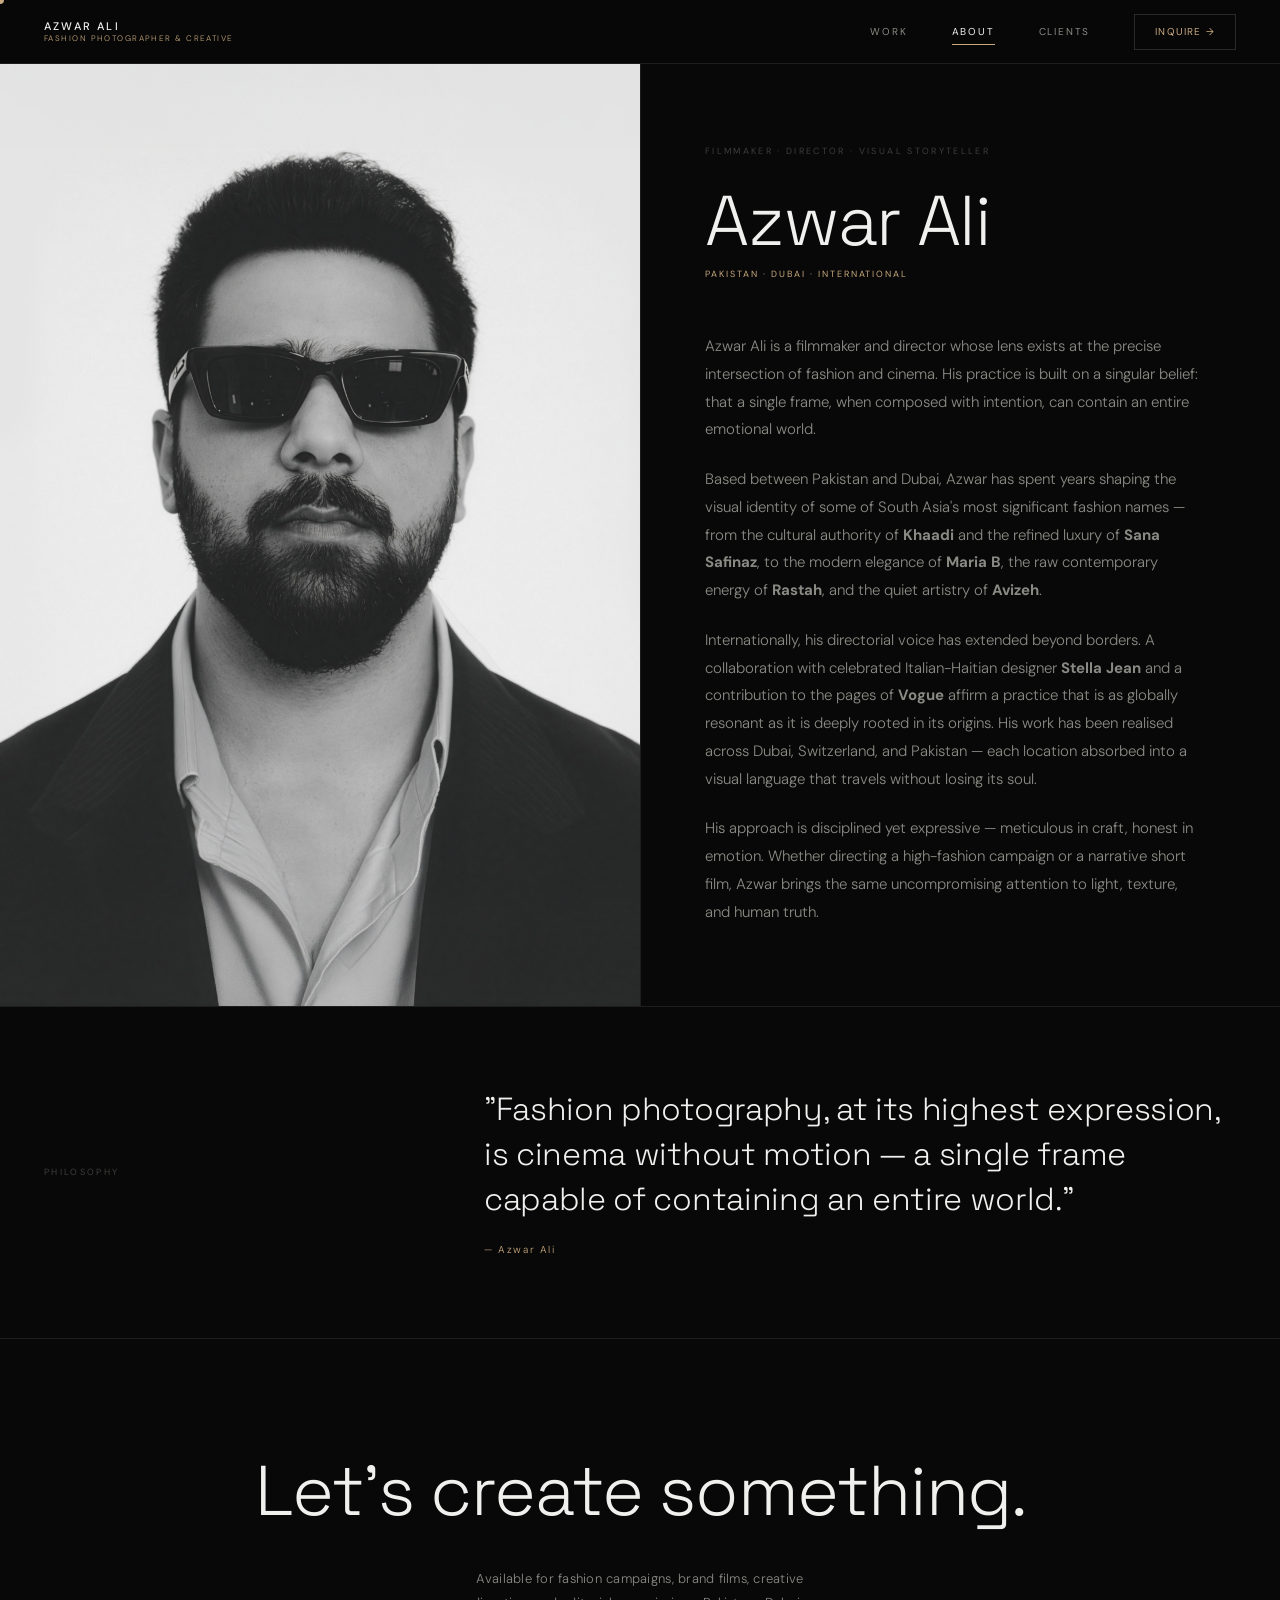
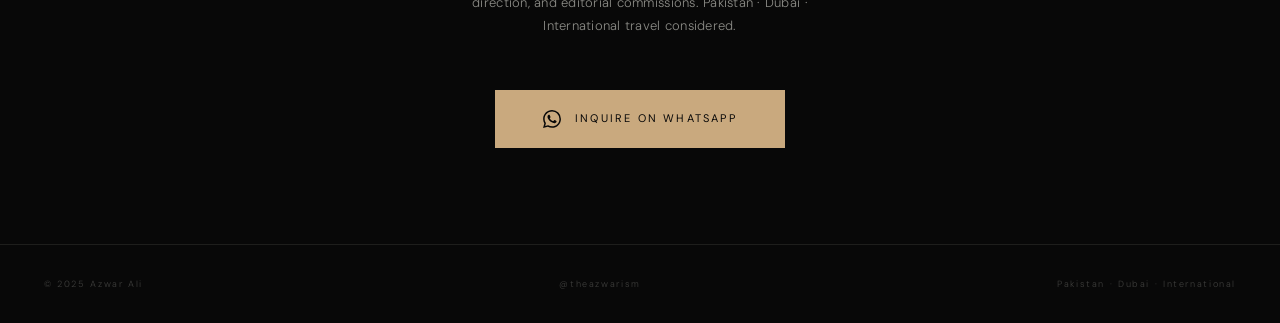
==== about.html @ 8bc4922d "Initial commit — Azwar Ali portfolio" ====
<!DOCTYPE html>
<html lang="en">
<head>
  <meta charset="UTF-8">
  <meta name="viewport" content="width=device-width, initial-scale=1.0">
  <title>About — Azwar Ali</title>
  <meta name="description" content="Azwar Ali is a Pakistani filmmaker and director whose lens exists at the intersection of fashion and cinema.">
  <link rel="stylesheet" href="css/style.css">
  <link rel="preconnect" href="https://fonts.googleapis.com">
  <link rel="preconnect" href="https://fonts.gstatic.com" crossorigin>
  <link href="https://fonts.googleapis.com/css2?family=Space+Grotesk:wght@300;400;500;600&family=DM+Sans:ital,opsz,wght@0,9..40,300;0,9..40,400;0,9..40,500;1,9..40,300&display=swap" rel="stylesheet">
</head>
<body>

  <div class="cursor" id="cursor"></div>

  <!-- Navigation -->
  <nav class="nav">
    <a href="index.html" class="nav-logo">
      <span class="nav-name">AZWAR ALI</span>
      <span class="nav-sub">Fashion Photographer & Creative</span>
    </a>
    <div class="nav-links">
      <a href="index.html">WORK</a>
      <a href="about.html" class="active">ABOUT</a>
      <a href="clients.html">CLIENTS</a>
      <a href="https://wa.me/923034639999?text=Hi%20Azwar%2C%20I%27d%20like%20to%20discuss%20a%20project%20with%20you." target="_blank" class="nav-inquire">INQUIRE →</a>
    </div>
    <button class="nav-toggle" id="navToggle" aria-label="Menu">
      <span></span><span></span>
    </button>
  </nav>

  <div class="mobile-menu" id="mobileMenu">
    <a href="index.html">WORK</a>
    <a href="about.html">ABOUT</a>
    <a href="clients.html">CLIENTS</a>
    <a href="https://wa.me/923034639999?text=Hi%20Azwar%2C%20I%27d%20like%20to%20discuss%20a%20project%20with%20you." target="_blank">INQUIRE</a>
  </div>

  <div class="page-wrapper">

    <!-- Split: Photo + Bio -->
    <section class="about-split">

      <div class="about-photo-col">
        <img
          src="Fashion%20Photos%20/Portfolio/photographer%20bio/RNI-Films-IMG-00DF4597-9A96-49FE-930E-E9A1336D3822%20Firefly%20Upscaler%202x%20scale.png"
          alt="Azwar Ali — Filmmaker & Director">
      </div>

      <div class="about-content-col">
        <p class="about-kicker">Filmmaker · Director · Visual Storyteller</p>
        <h1 class="about-name">Azwar Ali</h1>
        <p class="about-role">Pakistan · Dubai · International</p>

        <div class="about-bio">
          <p>
            Azwar Ali is a filmmaker and director whose lens exists at the precise intersection of fashion and cinema.
            His practice is built on a singular belief: that a single frame, when composed with intention, can contain
            an entire emotional world.
          </p>
          <p>
            Based between Pakistan and Dubai, Azwar has spent years shaping the visual identity of some of South Asia's
            most significant fashion names — from the cultural authority of <strong>Khaadi</strong> and the refined luxury of
            <strong>Sana Safinaz</strong>, to the modern elegance of <strong>Maria B</strong>, the raw contemporary energy of
            <strong>Rastah</strong>, and the quiet artistry of <strong>Avizeh</strong>.
          </p>
          <p>
            Internationally, his directorial voice has extended beyond borders. A collaboration with celebrated
            Italian-Haitian designer <strong>Stella Jean</strong> and a contribution to the pages of <strong>Vogue</strong>
            affirm a practice that is as globally resonant as it is deeply rooted in its origins. His work has been
            realised across Dubai, Switzerland, and Pakistan — each location absorbed into a visual language that
            travels without losing its soul.
          </p>
          <p>
            His approach is disciplined yet expressive — meticulous in craft, honest in emotion. Whether directing a
            high-fashion campaign or a narrative short film, Azwar brings the same uncompromising attention to light,
            texture, and human truth.
          </p>
        </div>
      </div>

    </section>

    <!-- Philosophy -->
    <div class="press-block">
      <div>
        <p class="press-label">Philosophy</p>
      </div>
      <div>
        <blockquote class="press-quote">
          "Fashion photography, at its highest expression, is cinema without motion — a single frame capable of
          containing an entire world."
        </blockquote>
        <p class="press-source">— Azwar Ali</p>
      </div>
    </div>

    <!-- Inquire -->
    <section class="inquire-block">
      <h2 class="inquire-heading">Let's create something.</h2>
      <p class="inquire-sub">
        Available for fashion campaigns, brand films, creative direction, and editorial commissions.
        Pakistan · Dubai · International travel considered.
      </p>
      <a
        href="https://wa.me/923034639999?text=Hi%20Azwar%2C%20I%27d%20like%20to%20discuss%20a%20project%20with%20you."
        target="_blank"
        class="btn-wa">
        <svg width="18" height="18" viewBox="0 0 24 24" fill="currentColor" xmlns="http://www.w3.org/2000/svg">
          <path d="M17.472 14.382c-.297-.149-1.758-.867-2.03-.967-.273-.099-.471-.148-.67.15-.197.297-.767.966-.94 1.164-.173.199-.347.223-.644.075-.297-.15-1.255-.463-2.39-1.475-.883-.788-1.48-1.761-1.653-2.059-.173-.297-.018-.458.13-.606.134-.133.298-.347.446-.52.149-.174.198-.298.298-.497.099-.198.05-.371-.025-.52-.075-.149-.669-1.612-.916-2.207-.242-.579-.487-.5-.669-.51-.173-.008-.371-.01-.57-.01-.198 0-.52.074-.792.372-.272.297-1.04 1.016-1.04 2.479 0 1.462 1.065 2.875 1.213 3.074.149.198 2.096 3.2 5.077 4.487.709.306 1.262.489 1.694.625.712.227 1.36.195 1.871.118.571-.085 1.758-.719 2.006-1.413.248-.694.248-1.289.173-1.413-.074-.124-.272-.198-.57-.347m-5.421 7.403h-.004a9.87 9.87 0 01-5.031-1.378l-.361-.214-3.741.982.998-3.648-.235-.374a9.86 9.86 0 01-1.51-5.26c.001-5.45 4.436-9.884 9.888-9.884 2.64 0 5.122 1.03 6.988 2.898a9.825 9.825 0 012.893 6.994c-.003 5.45-4.437 9.884-9.885 9.884m8.413-18.297A11.815 11.815 0 0012.05 0C5.495 0 .16 5.335.157 11.892c0 2.096.547 4.142 1.588 5.945L.057 24l6.305-1.654a11.882 11.882 0 005.683 1.448h.005c6.554 0 11.89-5.335 11.893-11.893a11.821 11.821 0 00-3.48-8.413z"/>
        </svg>
        INQUIRE ON WHATSAPP
      </a>
    </section>

    <!-- Footer -->
    <footer class="footer">
      <span>© 2025 Azwar Ali</span>
      <div class="footer-social">
        <a href="https://instagram.com/theazwarism" target="_blank">@theazwarism</a>
      </div>
      <span>Pakistan · Dubai · International</span>
    </footer>

  </div>

  <script src="js/main.js"></script>
</body>
</html>
---- css/style.css ----
/* =========================================
   AZWAR ALI — Filmmaker & Director
   Portfolio Website
   ========================================= */

@import url('https://fonts.googleapis.com/css2?family=Space+Grotesk:wght@300;400;500;600&family=DM+Sans:ital,opsz,wght@0,9..40,300;0,9..40,400;0,9..40,500;1,9..40,300&display=swap');

/* ---- Design Tokens ---- */
:root {
  --bg:          #080808;
  --surface:     #0f0f0d;
  --surface-2:   #161614;
  --border:      #1e1e1c;
  --border-mid:  #2a2a28;

  --text-primary:   #f0f0ee;
  --text-secondary: #8a8a85;
  --text-tertiary:  #3e3e3c;

  --accent:      #c9a97e;
  --accent-dim:  rgba(201, 169, 126, 0.12);

  --nav-h: 64px;

  --ease:     cubic-bezier(0.25, 0.10, 0.25, 1.00);
  --ease-out: cubic-bezier(0.00, 0.00, 0.20, 1.00);

  --f-head: 'Space Grotesk', -apple-system, BlinkMacSystemFont, sans-serif;
  --f-body: 'DM Sans', -apple-system, BlinkMacSystemFont, sans-serif;
  --f-mono: 'DM Sans', -apple-system, BlinkMacSystemFont, sans-serif;
}

/* ---- Reset ---- */
*, *::before, *::after { box-sizing: border-box; margin: 0; padding: 0; }
html { font-size: 16px; scroll-behavior: smooth; -webkit-font-smoothing: antialiased; }

body {
  background: var(--bg);
  color: var(--text-primary);
  font-family: var(--f-body);
  font-weight: 300;
  line-height: 1.6;
  cursor: none;
  overflow-x: hidden;
  animation: pageIn 0.5s var(--ease) both;
}

@keyframes pageIn {
  from { opacity: 0; }
  to   { opacity: 1; }
}

a { color: inherit; text-decoration: none; }
img { display: block; width: 100%; height: auto; }
button { cursor: none; }

/* ---- Custom Cursor ---- */
.cursor {
  position: fixed;
  top: 0; left: 0;
  width: 8px; height: 8px;
  background: var(--accent);
  border-radius: 50%;
  pointer-events: none;
  z-index: 9999;
  transform: translate(-50%, -50%);
  transition: width 0.35s var(--ease), height 0.35s var(--ease),
              background 0.35s, border 0.35s, transform 0.08s linear;
  will-change: left, top;
}
.cursor.expand {
  width: 44px; height: 44px;
  background: transparent;
  border: 1px solid var(--accent);
}
@media (hover: none) {
  .cursor { display: none; }
  body, button { cursor: auto; }
}

/* ---- Navigation ---- */
.nav {
  position: fixed;
  top: 0; left: 0; right: 0;
  height: var(--nav-h);
  display: flex;
  align-items: center;
  justify-content: space-between;
  padding: 0 44px;
  background: rgba(8, 8, 8, 0.92);
  backdrop-filter: blur(16px);
  -webkit-backdrop-filter: blur(16px);
  border-bottom: 1px solid var(--border);
  z-index: 100;
}
.nav-logo {
  display: flex;
  flex-direction: column;
  gap: 2px;
  transition: opacity 0.3s;
}
.nav-logo:hover { opacity: 0.7; }
.nav-name {
  font-family: var(--f-body);
  font-size: 11px;
  font-weight: 500;
  letter-spacing: 0.2em;
  color: var(--text-primary);
  line-height: 1;
}
.nav-sub {
  font-family: var(--f-body);
  font-size: 8px;
  font-weight: 300;
  letter-spacing: 0.18em;
  color: var(--accent);
  line-height: 1;
  text-transform: uppercase;
}

.nav-links {
  display: flex;
  align-items: center;
  gap: 44px;
}
.nav-links a {
  font-family: var(--f-body);
  font-size: 10px;
  font-weight: 400;
  letter-spacing: 0.18em;
  color: var(--text-secondary);
  transition: color 0.3s;
  position: relative;
}
.nav-links a:hover,
.nav-links a.active { color: var(--text-primary); }
.nav-links a.active::after {
  content: '';
  position: absolute;
  bottom: -5px; left: 0; right: 0;
  height: 1px;
  background: var(--accent);
}
.nav-inquire {
  color: var(--accent) !important;
  border: 1px solid var(--border-mid);
  padding: 9px 20px;
  letter-spacing: 0.12em !important;
  transition: background 0.3s, border-color 0.3s !important;
}
.nav-inquire:hover {
  background: var(--accent-dim);
  border-color: var(--accent) !important;
}

/* Mobile toggle */
.nav-toggle {
  display: none;
  flex-direction: column;
  gap: 6px;
  background: none;
  border: none;
  padding: 4px;
}
.nav-toggle span {
  display: block;
  width: 22px; height: 1px;
  background: var(--text-primary);
  transition: transform 0.35s var(--ease), opacity 0.3s;
}
.nav-toggle.open span:nth-child(1) { transform: rotate(45deg) translate(5px, 5px); }
.nav-toggle.open span:nth-child(2) { transform: rotate(-45deg) translate(5px, -5px); }

/* Mobile menu */
.mobile-menu {
  display: none;
  position: fixed;
  top: var(--nav-h); left: 0; right: 0; bottom: 0;
  background: var(--bg);
  z-index: 90;
  flex-direction: column;
  align-items: center;
  justify-content: center;
  gap: 48px;
}
.mobile-menu.open { display: flex; }
.mobile-menu a {
  font-family: var(--f-body);
  font-size: 13px;
  font-weight: 400;
  letter-spacing: 0.2em;
  color: var(--text-secondary);
  transition: color 0.3s;
}
.mobile-menu a:hover { color: var(--accent); }

/* ---- Page Wrapper ---- */
.page-wrapper { padding-top: var(--nav-h); }

/* ---- Hero ---- */
.hero {
  padding: 88px 44px 56px;
  border-bottom: 1px solid var(--border);
  display: flex;
  align-items: flex-end;
  justify-content: space-between;
  flex-wrap: wrap;
  gap: 24px;
}
.hero-kicker {
  font-family: var(--f-body);
  font-size: 9px;
  font-weight: 400;
  letter-spacing: 0.26em;
  color: var(--text-tertiary);
  margin-bottom: 14px;
  text-transform: uppercase;
}
.hero-title {
  font-family: var(--f-head);
  font-size: clamp(52px, 9vw, 104px);
  font-weight: 300;
  letter-spacing: -0.03em;
  line-height: 1;
  color: var(--text-primary);
}
.hero-count {
  font-family: var(--f-body);
  font-size: 9px;
  font-weight: 300;
  letter-spacing: 0.18em;
  color: var(--text-tertiary);
  align-self: flex-end;
  padding-bottom: 6px;
}

/* ---- Portfolio Grid (masonry columns) ---- */
.portfolio-grid {
  columns: 3;
  column-gap: 2px;
  padding: 2px;
}
.portfolio-item {
  break-inside: avoid;
  margin-bottom: 2px;
  position: relative;
  overflow: hidden;
  display: block;
}
.portfolio-item img {
  display: block;
  width: 100%;
  height: auto;
  transition: transform 0.7s var(--ease-out), filter 0.4s;
  filter: brightness(0.92) saturate(0.95);
}
.portfolio-item:hover img {
  transform: scale(1.04);
  filter: brightness(1) saturate(1);
}
.portfolio-item-overlay {
  position: absolute;
  inset: 0;
  background: rgba(8, 8, 8, 0);
  transition: background 0.4s;
  display: flex;
  align-items: center;
  justify-content: center;
}
.portfolio-item:hover .portfolio-item-overlay {
  background: rgba(8, 8, 8, 0.12);
}
.overlay-icon {
  width: 36px; height: 36px;
  border: 1px solid rgba(201, 169, 126, 0);
  border-radius: 50%;
  display: flex;
  align-items: center;
  justify-content: center;
  transition: border-color 0.4s, transform 0.4s;
  color: var(--accent);
  font-size: 18px;
  transform: scale(0.6);
  opacity: 0;
}
.portfolio-item:hover .overlay-icon {
  border-color: var(--accent);
  transform: scale(1);
  opacity: 1;
}

/* ---- Lightbox ---- */
.lightbox {
  position: fixed;
  inset: 0;
  background: rgba(5, 5, 5, 0.97);
  z-index: 200;
  display: flex;
  align-items: center;
  justify-content: center;
  opacity: 0;
  pointer-events: none;
  transition: opacity 0.4s var(--ease);
}
.lightbox.open {
  opacity: 1;
  pointer-events: all;
}
.lightbox-inner {
  width: 88vw;
  height: 88vh;
  display: flex;
  align-items: center;
  justify-content: center;
}
.lightbox-inner img {
  display: block;
  /* override global img { width: 100% } — let image size itself naturally */
  width: auto;
  height: auto;
  max-width: 100%;
  max-height: 100%;
  object-fit: contain;
  transition: opacity 0.25s;
}
.lb-btn {
  position: fixed;
  background: none;
  border: none;
  color: var(--text-secondary);
  font-family: var(--f-body);
  font-weight: 300;
  transition: color 0.3s;
  z-index: 201;
  padding: 12px;
}
.lb-btn:hover { color: var(--accent); }
#lbClose  { top: 24px; right: 40px; font-size: 26px; }
#lbPrev   { left: 20px; top: 50%; transform: translateY(-50%); font-size: 22px; }
#lbNext   { right: 20px; top: 50%; transform: translateY(-50%); font-size: 22px; }
.lb-counter {
  position: fixed;
  bottom: 28px; left: 50%;
  transform: translateX(-50%);
  font-family: var(--f-body);
  font-size: 10px;
  font-weight: 300;
  letter-spacing: 0.18em;
  color: var(--text-tertiary);
}

/* ---- About Page ---- */
.about-split {
  display: grid;
  grid-template-columns: 1fr 1fr;
  min-height: calc(100vh - var(--nav-h));
}
.about-photo-col {
  position: relative;
  overflow: hidden;
}
.about-photo-col img {
  width: 100%;
  height: 100%;
  object-fit: cover;
  object-position: top center;
}
.about-content-col {
  padding: 80px 64px;
  display: flex;
  flex-direction: column;
  justify-content: center;
  border-left: 1px solid var(--border);
  overflow-y: auto;
}
.about-kicker {
  font-family: var(--f-body);
  font-size: 9px;
  font-weight: 400;
  letter-spacing: 0.26em;
  color: var(--text-tertiary);
  margin-bottom: 28px;
  text-transform: uppercase;
}
.about-name {
  font-family: var(--f-head);
  font-size: clamp(42px, 5.5vw, 76px);
  font-weight: 300;
  letter-spacing: -0.02em;
  line-height: 1;
  margin-bottom: 10px;
}
.about-role {
  font-family: var(--f-body);
  font-size: 9px;
  font-weight: 400;
  letter-spacing: 0.22em;
  color: var(--accent);
  margin-bottom: 52px;
  text-transform: uppercase;
}
.about-bio {
  font-size: 15px;
  font-weight: 300;
  line-height: 1.85;
  color: var(--text-secondary);
  max-width: 500px;
}
.about-bio p { margin-bottom: 22px; }
.about-bio p:last-child { margin-bottom: 0; }

/* Services */
.section-block {
  padding: 80px 44px;
  border-top: 1px solid var(--border);
}
.section-kicker {
  font-family: var(--f-body);
  font-size: 9px;
  font-weight: 400;
  letter-spacing: 0.26em;
  color: var(--text-tertiary);
  margin-bottom: 52px;
  text-transform: uppercase;
}
.services-grid {
  display: grid;
  grid-template-columns: repeat(4, 1fr);
  gap: 1px;
  background: var(--border);
}
.service-card {
  background: var(--bg);
  padding: 40px 32px;
  transition: background 0.35s;
}
.service-card:hover { background: var(--surface-2); }
.service-num {
  font-family: var(--f-body);
  font-size: 9px;
  font-weight: 400;
  color: var(--accent);
  letter-spacing: 0.18em;
  margin-bottom: 28px;
}
.service-title {
  font-family: var(--f-head);
  font-size: 26px;
  font-weight: 500;
  line-height: 1.2;
  margin-bottom: 14px;
}
.service-desc {
  font-size: 13px;
  font-weight: 300;
  color: var(--text-secondary);
  line-height: 1.75;
}

/* Stats */
.stats-row {
  display: grid;
  grid-template-columns: repeat(4, 1fr);
  gap: 1px;
  background: var(--border);
  border-top: 1px solid var(--border);
  border-bottom: 1px solid var(--border);
}
.stat-cell {
  background: var(--bg);
  padding: 48px 32px;
  text-align: center;
}
.stat-num {
  font-family: var(--f-head);
  font-size: 64px;
  font-weight: 300;
  letter-spacing: -0.03em;
  color: var(--accent);
  line-height: 1;
  margin-bottom: 10px;
}
.stat-label {
  font-family: var(--f-body);
  font-size: 9px;
  font-weight: 400;
  letter-spacing: 0.2em;
  color: var(--text-tertiary);
  text-transform: uppercase;
}

/* Inquire */
.inquire-block {
  padding: 96px 44px;
  border-top: 1px solid var(--border);
  text-align: center;
  display: flex;
  flex-direction: column;
  align-items: center;
}
.inquire-heading {
  font-family: var(--f-head);
  font-size: clamp(38px, 5.5vw, 72px);
  font-weight: 300;
  letter-spacing: -0.02em;
  margin-bottom: 20px;
}
.inquire-sub {
  font-family: var(--f-body);
  font-size: 13px;
  font-weight: 300;
  letter-spacing: 0.02em;
  line-height: 1.8;
  color: var(--text-secondary);
  max-width: 380px;
  margin-bottom: 52px;
}
.btn-wa {
  display: inline-flex;
  align-items: center;
  gap: 14px;
  font-family: var(--f-body);
  font-size: 11px;
  font-weight: 400;
  letter-spacing: 0.2em;
  padding: 20px 48px;
  background: var(--accent);
  color: var(--bg);
  transition: background 0.35s, color 0.35s, transform 0.35s, outline 0.35s;
  outline: 1px solid transparent;
}
.btn-wa:hover {
  background: transparent;
  color: var(--accent);
  outline-color: var(--accent);
  transform: translateY(-3px);
}
.btn-wa svg { flex-shrink: 0; }

/* Press quote */
.press-block {
  padding: 80px 44px;
  border-top: 1px solid var(--border);
  display: grid;
  grid-template-columns: 1fr 2fr;
  gap: 64px;
  align-items: center;
}
.press-label {
  font-family: var(--f-body);
  font-size: 9px;
  font-weight: 400;
  letter-spacing: 0.26em;
  color: var(--text-tertiary);
  text-transform: uppercase;
}
.press-quote {
  font-family: var(--f-head);
  font-size: clamp(22px, 2.5vw, 34px);
  font-weight: 300;
  letter-spacing: -0.01em;
  line-height: 1.4;
  color: var(--text-primary);
}
.press-source {
  font-family: var(--f-body);
  font-size: 10px;
  font-weight: 300;
  letter-spacing: 0.16em;
  color: var(--accent);
  margin-top: 20px;
}

/* ---- Clients Page ---- */
.clients-hero {
  padding: 88px 44px 56px;
  border-bottom: 1px solid var(--border);
}
.clients-hero-title {
  font-family: var(--f-head);
  font-size: clamp(52px, 9vw, 104px);
  font-weight: 300;
  letter-spacing: -0.03em;
  line-height: 1;
}
.clients-body { padding: 0 44px 80px; }

.clients-section {
  padding: 64px 0;
  border-bottom: 1px solid var(--border);
}
.clients-section:last-child { border-bottom: none; }
.clients-section-label {
  font-family: var(--f-body);
  font-size: 9px;
  font-weight: 400;
  letter-spacing: 0.26em;
  color: var(--text-tertiary);
  margin-bottom: 48px;
  text-transform: uppercase;
}

.brands-grid {
  display: grid;
  grid-template-columns: repeat(3, 1fr);
  gap: 1px;
  background: var(--border);
}
.brand-card {
  background: var(--bg);
  padding: 48px 40px;
  display: flex;
  flex-direction: column;
  justify-content: space-between;
  min-height: 180px;
  transition: background 0.35s;
  position: relative;
  overflow: hidden;
}
.brand-card::before {
  content: '';
  position: absolute;
  bottom: 0; left: 40px; right: 40px;
  height: 1px;
  background: var(--accent);
  transform: scaleX(0);
  transform-origin: left;
  transition: transform 0.4s var(--ease-out);
}
.brand-card:hover { background: var(--surface-2); }
.brand-card:hover::before { transform: scaleX(1); }

.brand-name {
  font-family: var(--f-head);
  font-size: 36px;
  font-weight: 400;
  line-height: 1;
  margin-bottom: 10px;
  transition: color 0.35s;
}
.brand-card:hover .brand-name { color: var(--accent); }
.brand-type {
  font-family: var(--f-body);
  font-size: 8px;
  font-weight: 400;
  letter-spacing: 0.2em;
  color: var(--text-tertiary);
  text-transform: uppercase;
}
.brand-tag {
  position: absolute;
  top: 20px; right: 20px;
  font-family: var(--f-body);
  font-size: 7px;
  font-weight: 400;
  letter-spacing: 0.18em;
  color: var(--accent);
  border: 1px solid var(--border-mid);
  padding: 4px 8px;
  text-transform: uppercase;
}
.brand-card.intl .brand-name { font-weight: 300; }

/* Collaboration strip */
.collab-strip {
  margin-top: 80px;
  padding: 64px 0;
  border-top: 1px solid var(--border);
  border-bottom: 1px solid var(--border);
  text-align: center;
}
.collab-strip-label {
  font-family: var(--f-body);
  font-size: 9px;
  font-weight: 400;
  letter-spacing: 0.26em;
  color: var(--text-tertiary);
  margin-bottom: 40px;
  text-transform: uppercase;
}
.collab-names {
  font-family: var(--f-head);
  font-size: clamp(28px, 4vw, 52px);
  font-weight: 300;
  color: var(--text-secondary);
  letter-spacing: -0.01em;
  line-height: 1.3;
}
.collab-names span {
  color: var(--text-primary);
  transition: color 0.3s;
}
.collab-names span:hover { color: var(--accent); }

/* ---- Footer ---- */
.footer {
  padding: 32px 44px;
  border-top: 1px solid var(--border);
  display: flex;
  align-items: center;
  justify-content: space-between;
  flex-wrap: wrap;
  gap: 16px;
}
.footer > * {
  font-family: var(--f-body);
  font-size: 9px;
  font-weight: 300;
  letter-spacing: 0.18em;
  color: var(--text-tertiary);
}
.footer a { transition: color 0.3s; }
.footer a:hover { color: var(--accent); }
.footer-social {
  display: flex;
  gap: 28px;
}

/* ---- Responsive ---- */
@media (max-width: 1100px) {
  .services-grid { grid-template-columns: repeat(2, 1fr); }
  .stats-row     { grid-template-columns: repeat(2, 1fr); }
}
@media (max-width: 900px) {
  .about-split {
    grid-template-columns: 1fr;
  }
  .about-photo-col { height: 55vh; }
  .about-content-col {
    border-left: none;
    border-top: 1px solid var(--border);
    padding: 56px 36px;
  }
  .brands-grid { grid-template-columns: repeat(2, 1fr); }
  .press-block {
    grid-template-columns: 1fr;
    gap: 32px;
  }
}
@media (max-width: 768px) {
  :root { --nav-h: 56px; }
  .nav { padding: 0 24px; }
  .nav-links { display: none; }
  .nav-toggle { display: flex; }

  .portfolio-grid {
    columns: 2;
    column-gap: 2px;
    padding: 2px;
  }
  .hero, .clients-hero { padding: 56px 24px 36px; }
  .section-block, .inquire-block, .collab-strip { padding: 56px 24px; }
  .clients-body { padding: 0 24px 56px; }
  .services-grid { grid-template-columns: 1fr; }
  .stats-row { grid-template-columns: repeat(2, 1fr); }
  .brands-grid { grid-template-columns: repeat(2, 1fr); }
  .footer {
    padding: 24px;
    flex-direction: column;
    align-items: flex-start;
    gap: 10px;
  }
  #lbClose  { top: 14px; right: 16px; }
  #lbPrev   { left: 8px; }
  #lbNext   { right: 8px; }
}
@media (max-width: 480px) {
  .portfolio-grid { columns: 1; }
  .brands-grid    { grid-template-columns: 1fr; }
  .stats-row      { grid-template-columns: 1fr; }
}

/* =========================================
   WORLD VIEW — CSS 3D Photo Sphere
   No WebGL. Pure GPU-native transforms.
   ========================================= */

/* ---- View toggle ---- */
.view-toggle {
  display: flex;
  gap: 1px;
  border: 1px solid var(--border);
  overflow: hidden;
}
.vt-btn {
  display: flex;
  align-items: center;
  gap: 6px;
  font-family: var(--f-body);
  font-size: 9px;
  font-weight: 400;
  letter-spacing: 0.18em;
  padding: 7px 13px;
  background: none;
  border: none;
  color: var(--text-tertiary);
  transition: background 0.25s, color 0.25s;
  white-space: nowrap;
}
.vt-btn.active {
  background: var(--surface-2);
  color: var(--text-primary);
}
.vt-btn svg { flex-shrink: 0; }

/* ---- Utility ---- */
.hidden { display: none !important; }

/* ---- Scene container — perspective parent ---- */
/* CRITICAL: NO overflow:hidden, NO transform-style:flat, NO filter, NO opacity<1
   Any of those would force CSS 3D children to render flat, collapsing the sphere.
   inset:0 = full viewport so 50% centering = true viewport centre (nav floats above at z-index:100) */
.world-scene {
  position: fixed;
  inset: 0;
  z-index: 0;
  background: var(--bg);
  cursor: grab;
  /* perspective set by JS via element.style.perspective */
}
.world-scene:active { cursor: grabbing; }

/* Soft vignette at edges — replaces overflow:hidden for visual clipping */
.world-scene::after {
  content: '';
  position: absolute;
  inset: 0;
  background: radial-gradient(ellipse 92% 88% at 50% 50%,
    transparent 66%,
    rgba(8, 8, 8, 0.5) 82%,
    rgba(8, 8, 8, 0.94) 100%
  );
  pointer-events: none;
  z-index: 6; /* above cards, below overlay text */
}

/* ---- The rotating globe — CSS centres at true viewport 50%/50% ---- */
.sphere-world {
  position: absolute;
  top: 50%; left: 50%;
  width: 0; height: 0;
  /* No world rotation — cards are positioned individually each frame */
  transform-style: preserve-3d;
}

/* ---- Each photo card ---- */
.sphere-card {
  position: absolute;
  top: 0; left: 0;
  cursor: pointer;
  will-change: transform;
  transition: opacity 0.45s ease;
}

/* Inner wrapper — scale only (no filter — filter breaks GPU compositing) */
.sphere-card-inner {
  width: 100%;
  position: relative;
  transition: transform 0.38s cubic-bezier(0.25, 0.1, 0.25, 1),
              opacity 0.38s;
  transform-origin: center center;
  will-change: transform;
}
.sphere-card:hover .sphere-card-inner {
  transform: scale(1.22);
  opacity: 0.92;
}

.sphere-card-inner img {
  display: block;
  width: 100%;
  height: auto;
  pointer-events: none;
  user-select: none;
  -webkit-user-drag: none;
  /* no box-shadow — shadows on 3D-transformed elements prevent GPU compositing */
}

/* Gold border flashes on hover */
.sphere-card::after {
  content: '';
  position: absolute;
  inset: 0;
  border: 1px solid rgba(201, 169, 126, 0);
  pointer-events: none;
  transition: border-color 0.38s;
  z-index: 2;
}
.sphere-card:hover::after {
  border-color: rgba(201, 169, 126, 0.55);
}

/* ---- Decorative orbit rings (pure CSS, zero JS) ---- */
.orbit-ring {
  position: absolute;
  top: 50%; left: 50%;
  border-radius: 50%;
  border: 1px solid rgba(201, 169, 126, 0.06);
  pointer-events: none;
  transform-origin: center center;
  z-index: 1;
}
.ring-1 {
  width: 62vmin; height: 62vmin;
  margin: -31vmin;
  animation: ringRotate 90s linear infinite;
}
.ring-2 {
  width: 44vmin; height: 44vmin;
  margin: -22vmin;
  border-style: dashed;
  border-color: rgba(201, 169, 126, 0.04);
  animation: ringRotate 60s linear infinite reverse;
}
@keyframes ringRotate {
  to { transform: rotate(360deg); }
}

/* ---- Text overlay — above vignette ---- */
.world-overlay {
  position: absolute;
  inset: 0;
  pointer-events: none;
  display: flex;
  flex-direction: column;
  justify-content: space-between;
  padding: 32px 44px 28px;
  z-index: 7;
}

/* Enormous ghost italic — architectural depth layer */
.ghost-title {
  font-family: var(--f-head);
  font-style: italic;
  font-weight: 300;
  font-size: clamp(80px, 14vw, 172px);
  line-height: 0.86;
  letter-spacing: -0.025em;
  color: rgba(240, 240, 238, 0.04);
  user-select: none;
  mix-blend-mode: screen;
}

/* Bottom footer bar */
.world-footer {
  display: flex;
  align-items: flex-end;
  justify-content: space-between;
}
.wf-item {
  display: flex;
  flex-direction: column;
  gap: 3px;
}
.wf-right { align-items: flex-end; }
.wf-num {
  font-family: var(--f-head);
  font-style: italic;
  font-weight: 300;
  font-size: 22px;
  color: var(--accent);
  line-height: 1;
}
.wf-label {
  font-family: var(--f-body);
  font-size: 7px;
  font-weight: 400;
  letter-spacing: 0.22em;
  color: var(--text-tertiary);
  text-transform: uppercase;
}

/* Centre hint — pulses, fades when user drags */
.wf-hint {
  align-items: center;
  text-align: center;
  transition: opacity 1.4s ease;
}
.hint-arrows {
  font-family: var(--f-body);
  font-size: 8px;
  font-weight: 300;
  letter-spacing: 0.22em;
  color: var(--text-tertiary);
  animation: hintPulse 3s ease-in-out infinite;
}
@keyframes hintPulse {
  0%, 100% { opacity: 0.3; }
  50%       { opacity: 0.85; }
}

/* ---- Grid wrap ---- */
.grid-wrap { padding-top: var(--nav-h); }

/* ---- Mobile view toggle in mobile menu ---- */
.mobile-view-toggle {
  display: flex;
  gap: 1px;
  border: 1px solid var(--border);
  margin-top: 24px;
  overflow: hidden;
}
.mobile-view-toggle .vt-btn {
  flex: 1;
  justify-content: center;
  padding: 14px;
  font-size: 10px;
}

/* ---- Responsive ---- */
@media (max-width: 768px) {
  .view-toggle { display: none; }
  .world-overlay { padding: 20px 20px 18px; }
  .ghost-title { font-size: clamp(60px, 20vw, 100px); }
  .wf-num { font-size: 18px; }
}
@media (max-width: 480px) {
  .wf-right { display: none; } /* hide instagram on very small */
}
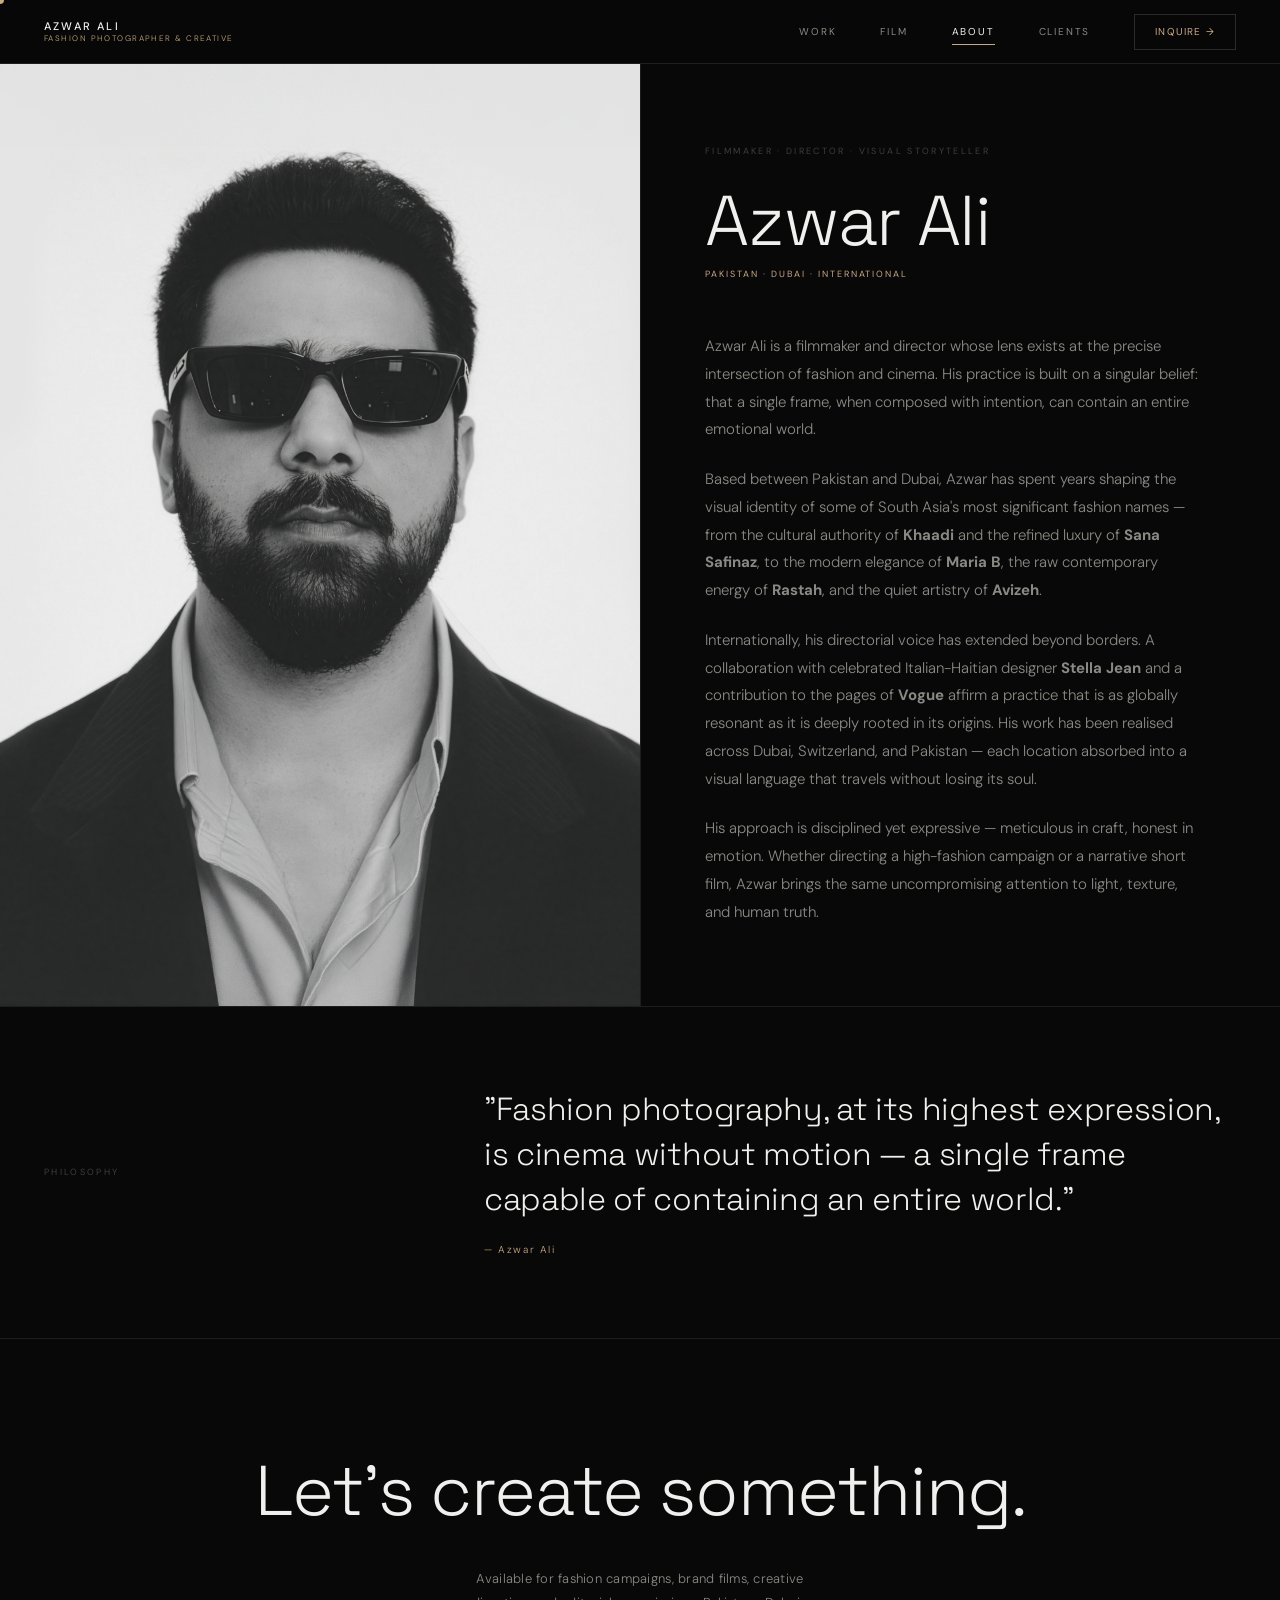
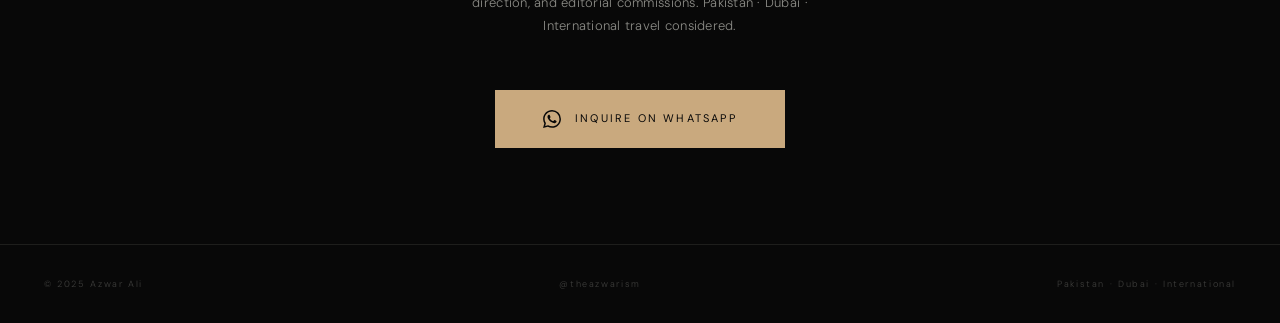
==== commit ac1c4ad9: "Add Film page, update all nav links, expand clients list - New film.html: full-screen showreel video" ====
--- a/about.html
+++ b/about.html
@@ -22,6 +22,7 @@
     </a>
     <div class="nav-links">
       <a href="index.html">WORK</a>
+      <a href="film.html">FILM</a>
       <a href="about.html" class="active">ABOUT</a>
       <a href="clients.html">CLIENTS</a>
       <a href="https://wa.me/923034639999?text=Hi%20Azwar%2C%20I%27d%20like%20to%20discuss%20a%20project%20with%20you." target="_blank" class="nav-inquire">INQUIRE →</a>
@@ -33,6 +34,7 @@
 
   <div class="mobile-menu" id="mobileMenu">
     <a href="index.html">WORK</a>
+    <a href="film.html">FILM</a>
     <a href="about.html">ABOUT</a>
     <a href="clients.html">CLIENTS</a>
     <a href="https://wa.me/923034639999?text=Hi%20Azwar%2C%20I%27d%20like%20to%20discuss%20a%20project%20with%20you." target="_blank">INQUIRE</a>
